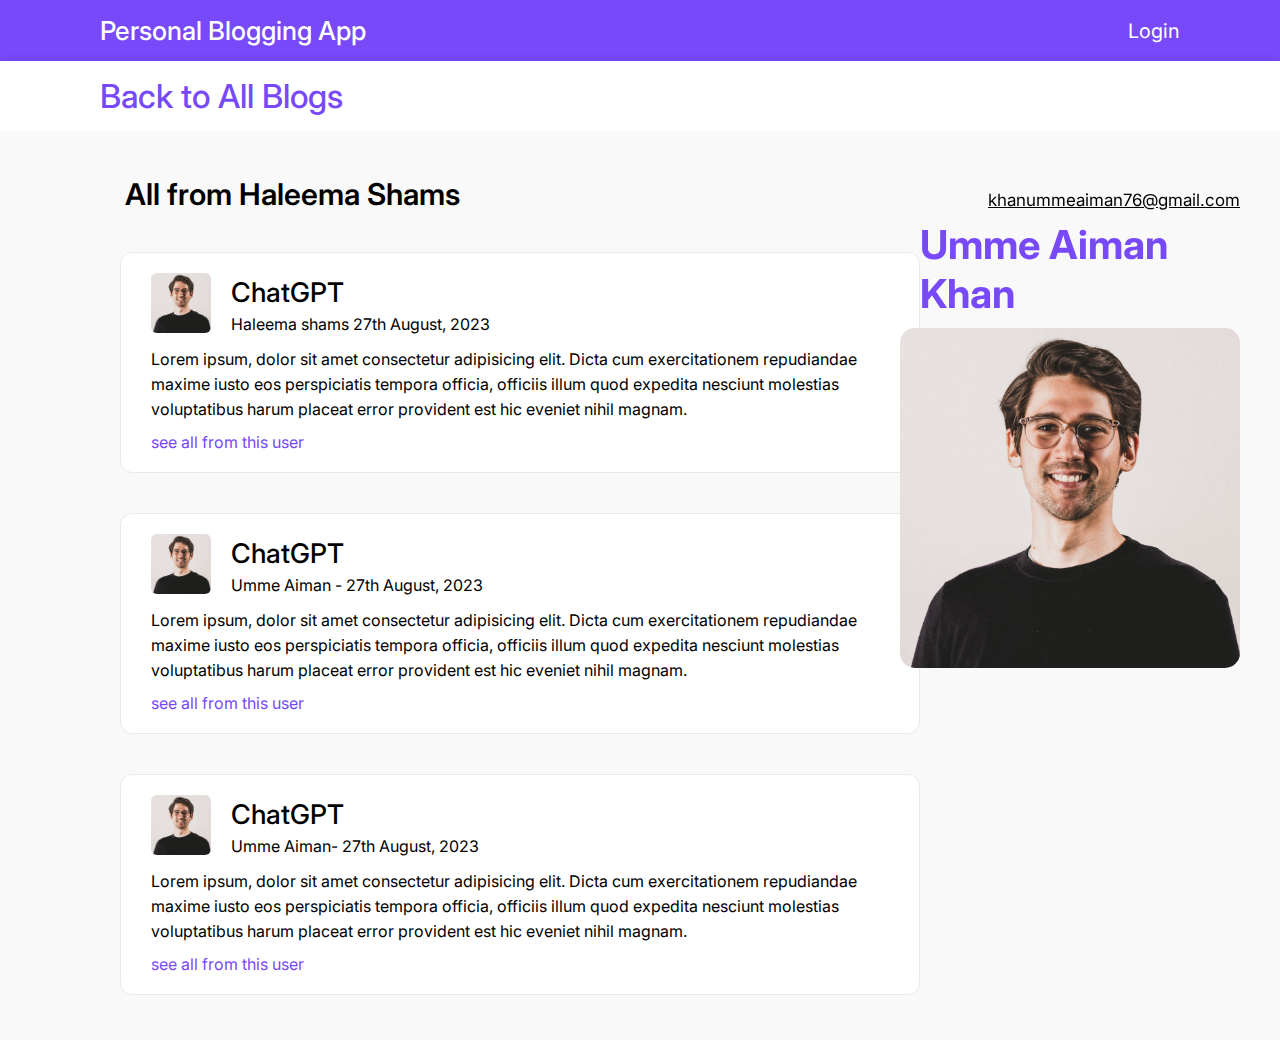
==== pages/details/details.html @ 4ef7af99 "Add files via upload" ====
<!DOCTYPE html>
<html lang="en">

<head>
    <meta charset="UTF-8">
    <meta name="viewport" content="width=device-width, initial-scale=1.0">
    <title>Personal Blogging App || Details</title>
    <link rel="stylesheet" href="../../css/details.css">
    <link rel="stylesheet" href="https://cdnjs.cloudflare.com/ajax/libs/font-awesome/6.4.2/css/all.min.css"
        integrity="sha512-z3gLpd7yknf1YoNbCzqRKc4qyor8gaKU1qmn+CShxbuBusANI9QpRohGBreCFkKxLhei6S9CQXFEbbKuqLg0DA=="
        crossorigin="anonymous" referrerpolicy="no-referrer" />
</head>

<body>
    <!-- Navbar Component -->
    <header>
        <div class="logo-parent">
            <a href="../../index.html" class="logo">Personal Blogging App</a>
        </div>
        <ul class="links">
            <li>
                <a href="../login/login.html">Login</a>
            </li>
        </ul>
    </header>
    <nav class="navbar">
        <a href="../../index.html" class="main-heading">
            <i class="fa-solid fa-angle-left"></i> Back to All Blogs</a>
    </nav>
    <main class="main-container">
        <div class="left">
            <div class="heading">
                <h1>All from Haleema Shams</h1>
            </div>
            <div class="blogs-container">

                <div class="blog">
                    <div class="user-information">
                        <div class="user-img">
                            <img src="../../img/user.jfif" alt="">
                        </div>
                        <div class="user-name">
                            <h1> ChatGPT</h1>
                            <p>Haleema shams 27th August, 2023 </p>
                        </div>
                    </div>
                    <p class="blog-desc">Lorem ipsum, dolor sit amet consectetur adipisicing elit. Dicta cum
                        exercitationem
                        repudiandae maxime iusto eos perspiciatis tempora officia, officiis illum quod expedita nesciunt
                        molestias voluptatibus harum placeat error provident est hic eveniet nihil magnam.</p>
                    <a href="./pages/details/details.html">see all from this user</a>
                </div>

                <div class="blog">
                    <div class="user-information">
                        <div class="user-img">
                            <img src="../../img/user.jfif" alt="">
                        </div>
                        <div class="user-name">
                            <h1>ChatGPT</h1>
                            <p>Umme Aiman - 27th August, 2023 </p>
                        </div>
                    </div>
                    <p class="blog-desc">Lorem ipsum, dolor sit amet consectetur adipisicing elit. Dicta cum
                        exercitationem
                        repudiandae maxime iusto eos perspiciatis tempora officia, officiis illum quod expedita nesciunt
                        molestias voluptatibus harum placeat error provident est hic eveniet nihil magnam.</p>
                    <a href="./pages/details/details.html">see all from this user</a>
                </div>

                <div class="blog">
                    <div class="user-information">
                        <div class="user-img">
                            <img src="../../img/user.jfif" alt="">
                        </div>
                        <div class="user-name">
                            <h1> ChatGPT</h1>
                            <p>Umme Aiman- 27th August, 2023 </p>
                        </div>
                    </div>
                    <p class="blog-desc">Lorem ipsum, dolor sit amet consectetur adipisicing elit. Dicta cum
                        exercitationem
                        repudiandae maxime iusto eos perspiciatis tempora officia, officiis illum quod expedita nesciunt
                        molestias voluptatibus harum placeat error provident est hic eveniet nihil magnam.</p>
                    <a href="./pages/details/details.html">see all from this user</a>
                </div>
            </div>
        </div>
        <div class="right">
            <p>khanummeaiman76@gmail.com</p>
            <h1>Umme Aiman Khan</h1>
            <img src="../../img/user.jfif" alt="">
        </div>
    </main>

    <script type="module" src="../../js/details.mjs"></script>
</body>

</html>
---- css/details.css ----
@import url("https://fonts.googleapis.com/css2?family=Inter:wght@100;200;300;400;500;600;700;800;900&display=swap");

* {
    margin: 0;
    padding: 0;
    box-sizing: border-box;
    font-family: "Inter", sans-serif;
    text-decoration: none;
    list-style: none;
}

header {
    width: 100%;
    display: flex;
    align-items: center;
    justify-content: space-between;
    padding: 15px 100px;
    background-color: #7749f8;
    color: #fff;
}

header .links li a {
    color: #fff;
    font-size: 20px;
}

header .logo-parent .logo {
    font-weight: 500;
    font-size: 26px;
    color: #fff;
}

nav {
    width: 100%;
    padding: 15px 100px;
    box-shadow: 0 0 10px rgba(0, 0, 0, 0.1);
    background-color: #fff;
}

nav .main-heading {
    font-size: 33px;
    color: #7749f8;
    font-weight: 500;
}

/* main section */

main {
    width: 100%;
    min-height: 80vh;
    max-height: auto;
    display: flex;
    align-items: flex-start;
    justify-content: flex-start;
    padding: 25px 100px;
    background-color: #f9f9f9;
}

main .heading h1 {
    width: 100%;
    padding: 20px 0 20px 25px;
    font-size: 30px;
    font-weight: 600;
}

main .blogs-container {
    width: 100%;
    height: 100%;
    display: flex;
    align-items: flex-start;
    justify-content: flex-start;
    flex-direction: column;
}

.blog {
    background-color: #fff;
    margin: 20px;
    width: 800px;
    padding: 20px 30px;
    border-radius: 12px;
    border: 1px solid #e9e9e9;
}

.blog .user-information {
    display: flex;
    align-items: center;
    justify-content: flex-start;
    margin-bottom: 10px;
}

.user-information h1 {
    font-weight: 500;
    font-size: 27px;
    margin-bottom: 5px;
}

.blog .user-information .user-img img {
    width: 60px;
    border-radius: 10%;
    margin-right: 20px;
}

.blog .blog-desc {
    line-height: 25px;
    font-size: 16px;
    margin: 0;
    padding: 0;
    margin-bottom: 10px;
}

.blog a {
    color: #7749f8;
}

main .left {
    width: 75%;
}

main .right {
    width: 25%;
    display: flex;
    align-items: flex-end;
    justify-content: center;
    flex-direction: column;
    position: fixed;
    right: 40px;
    top: 190px;
}

.right img {
    width: 340px;
    border-radius: 15px;
}

.right p {
    text-decoration: underline;
    font-size: 17px;
}

.right h1{
    color: #7749f8;
    margin: 10px 0;
    font-size: 40px;
}
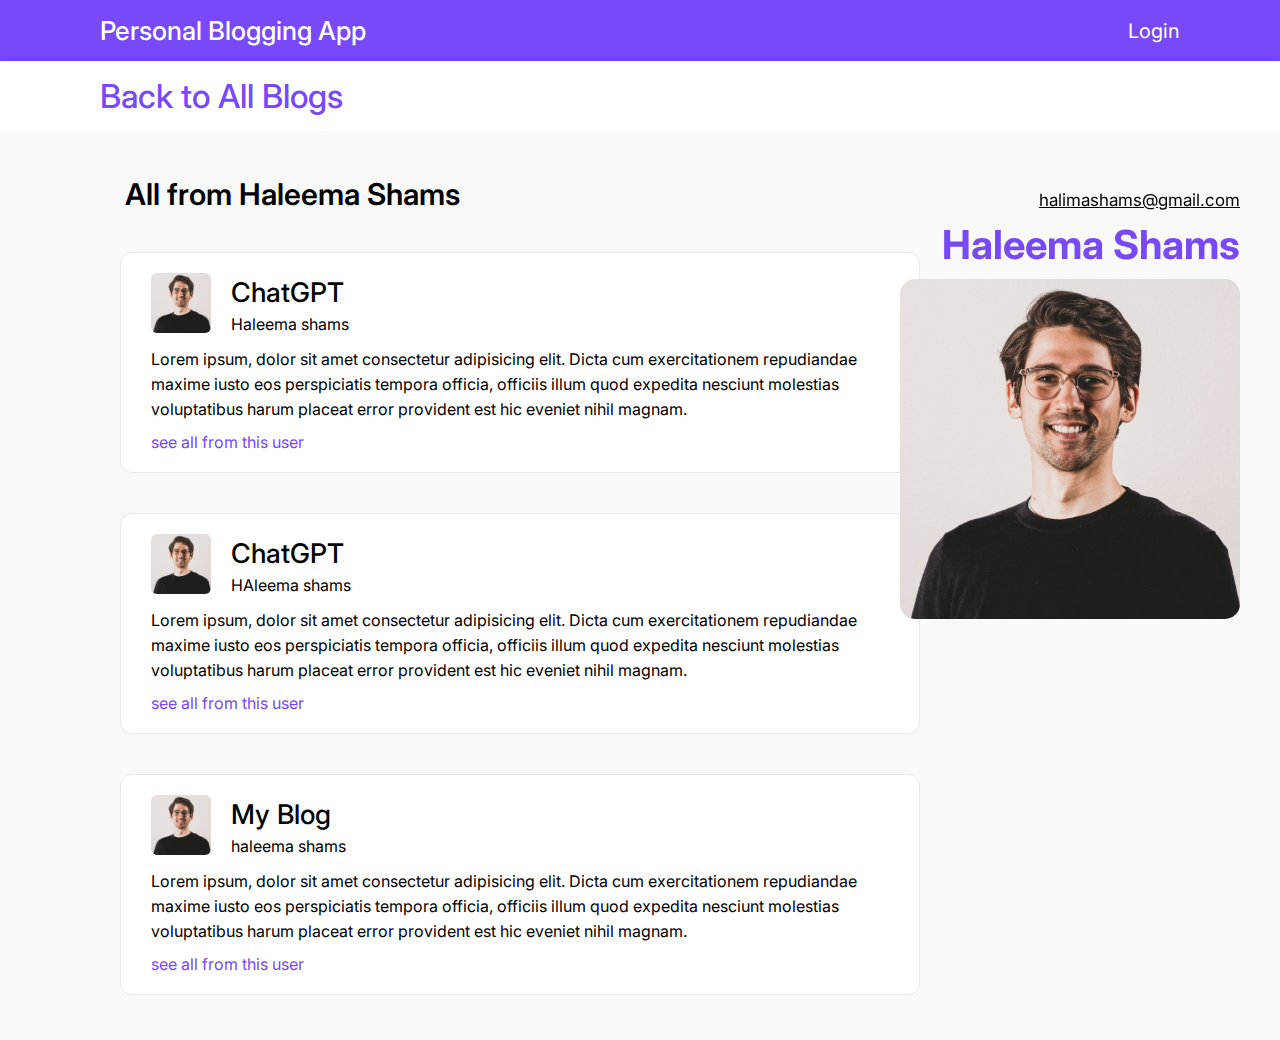
==== commit 8be3fec5: "Add files via upload" ====
--- a/pages/details/details.html
+++ b/pages/details/details.html
@@ -4,7 +4,7 @@
 <head>
     <meta charset="UTF-8">
     <meta name="viewport" content="width=device-width, initial-scale=1.0">
-    <title>Personal Blogging App || Details</title>
+    <title>Blogging App || Details</title>
     <link rel="stylesheet" href="../../css/details.css">
     <link rel="stylesheet" href="https://cdnjs.cloudflare.com/ajax/libs/font-awesome/6.4.2/css/all.min.css"
         integrity="sha512-z3gLpd7yknf1YoNbCzqRKc4qyor8gaKU1qmn+CShxbuBusANI9QpRohGBreCFkKxLhei6S9CQXFEbbKuqLg0DA=="
@@ -41,7 +41,7 @@
                         </div>
                         <div class="user-name">
                             <h1> ChatGPT</h1>
-                            <p>Haleema shams 27th August, 2023 </p>
+                            <p>Haleema shams  </p>
                         </div>
                     </div>
                     <p class="blog-desc">Lorem ipsum, dolor sit amet consectetur adipisicing elit. Dicta cum
@@ -58,7 +58,7 @@
                         </div>
                         <div class="user-name">
                             <h1>ChatGPT</h1>
-                            <p>Umme Aiman - 27th August, 2023 </p>
+                            <p>HAleema shams </p>
                         </div>
                     </div>
                     <p class="blog-desc">Lorem ipsum, dolor sit amet consectetur adipisicing elit. Dicta cum
@@ -74,8 +74,8 @@
                             <img src="../../img/user.jfif" alt="">
                         </div>
                         <div class="user-name">
-                            <h1> ChatGPT</h1>
-                            <p>Umme Aiman- 27th August, 2023 </p>
+                            <h1> My Blog</h1>
+                            <p>haleema shams</p>
                         </div>
                     </div>
                     <p class="blog-desc">Lorem ipsum, dolor sit amet consectetur adipisicing elit. Dicta cum
@@ -87,8 +87,8 @@
             </div>
         </div>
         <div class="right">
-            <p>khanummeaiman76@gmail.com</p>
-            <h1>Umme Aiman Khan</h1>
+            <p>halimashams@gmail.com</p>
+            <h1>Haleema Shams</h1>
             <img src="../../img/user.jfif" alt="">
         </div>
     </main>
